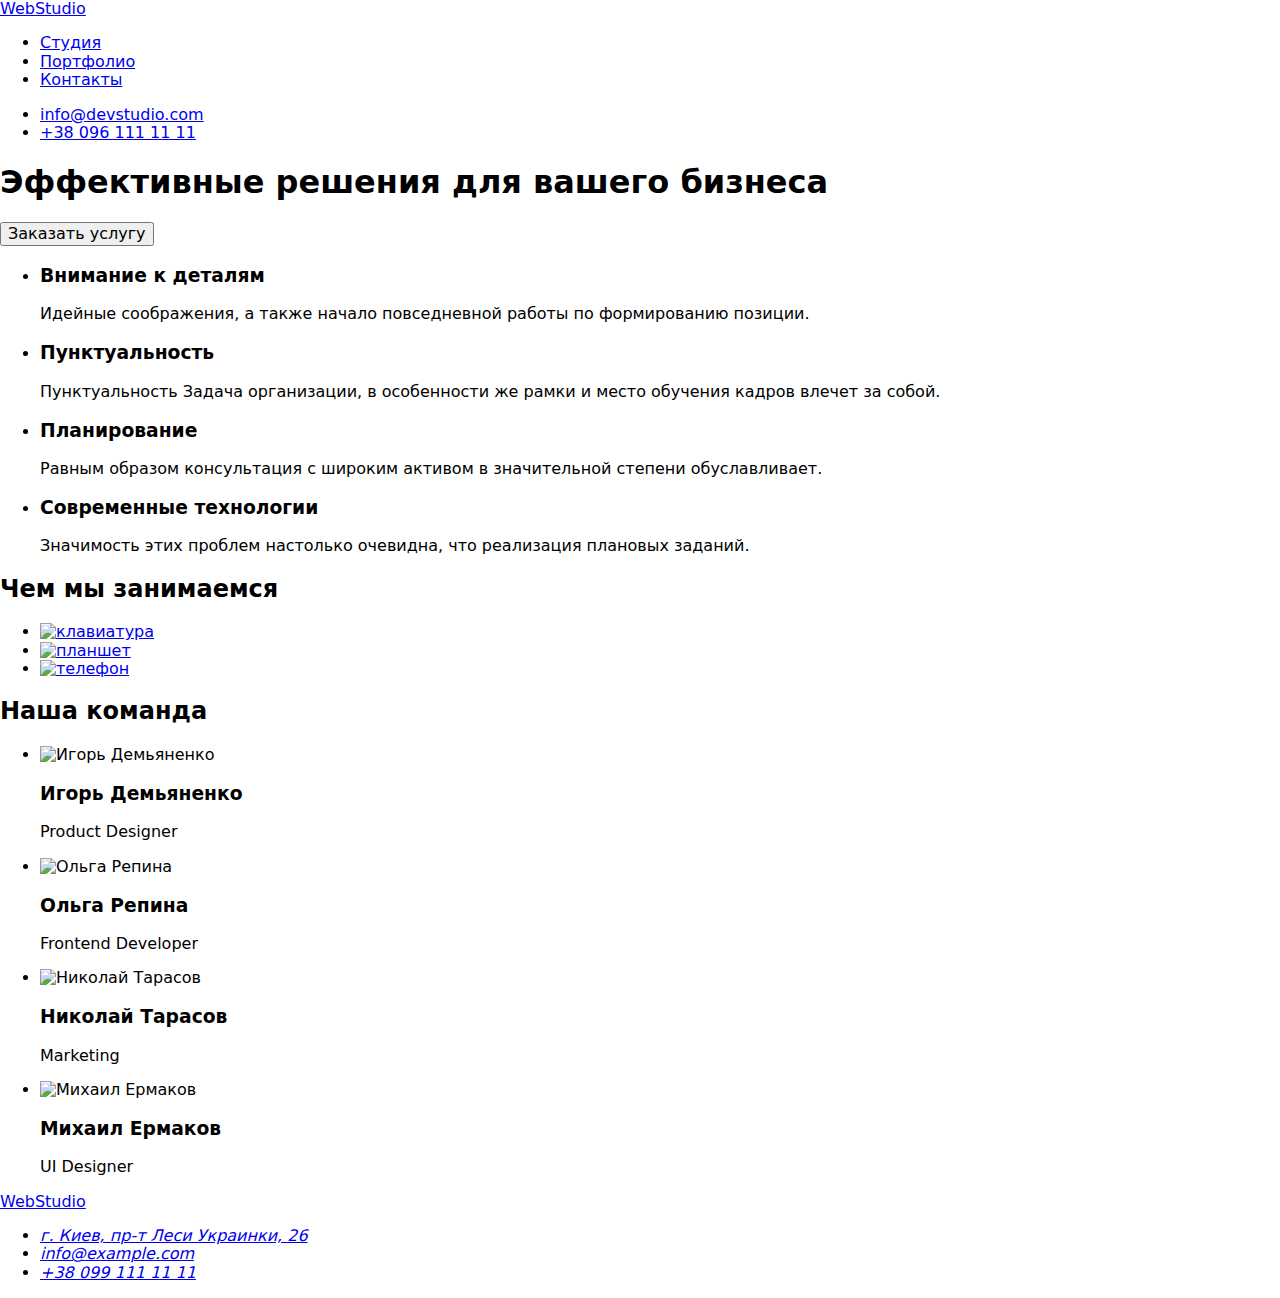
==== index.html @ 869d0857 "Add files via upload" ====
<!DOCTYPE html>
<html lang="ru">

<head>
    <meta charset="UTF-8" />
    <meta http-equiv="X-UA-Compatible" content="IE=edge" />
    <meta name="viewport" content="width=device-width, initial-scale=1.0" />
    <title>GOIT-MARKUP-HW-03</title>
    
    <!--Шрифти-->
    <link rel="preconnect" href="https://fonts.googleapis.com">
    <link rel="preconnect" href="https://fonts.gstatic.com" crossorigin>
    <link
        href="https://fonts.googleapis.com/css2?family=Raleway:wght@700&family=Roboto:wght@400;500;700;900&display=swap"
        rel="stylesheet">
        <!--normalize styles start-->
        <link rel="stylesheet" href="https://cdn.jsdelivr.net/npm/modern-normalize@1.1.0/modern-normalize.min.css">
        <!--normalize styles end-->
        <!--Стили файла index.html-->
    <link rel="stylesheet" href="./CSS/styles.css">    
</head>

<body>
    
    <header class="header">
            <div class="container top">
            <nav class="navilist">
                    <a class="logo" href="index.html"><span>Web</span>Studio</a>
                <ul class="list-a">
                    <li class="list"><a class="current header-link" href="index.html">Студия</a></li>
                    <li class="list"><a class="header-link" href="portfolio.html">Портфолио</a></li>
                    <li class="list"><a class="header-link" href="contakt">Контакты</a></li>
                </ul>
        </nav> 
        <ul class="nav">
            <li class="list-contact list"><a class="contact-link" href="mailto:info@devstudio.com">info@devstudio.com</a>
            </li>
            <li class="list-contact list"><a class="contact-link" href="tel:+380961111111">+38 096 111 11 11</a>
            </li>
        </ul>
                
        </div>
    </header> 
        
        <main>
            <section class="header-block">
            <div class="container">
                <h1 class="block">
                Эффективные решения для вашего бизнеса
            </h1>
            <button class="header-button" type="button">Заказать услугу</button>
            </div>
        </section> 
        
        <section class="section">
        <div class="container">
            <h2 hidden>Наши задачи</h2>
            <ul class="detali about-text">
                <li class="title-list">
                    <h3 class="about-title">Внимание к деталям</h3>
                    <p class="about-list">
                        Идейные соображения, а также начало повседневной работы по
                        формированию позиции.
                    </p>
                </li>
                <li class="title-list">
                    <h3 class="about-title">Пунктуальность</h3>
                    <p class="about-list">
                        Пунктуальность Задача организации, в особенности же рамки и место
                        обучения кадров влечет за собой.
                    </p>
                </li>
                <li class="title-list">
                    <h3 class="about-title">Планирование</h3>
                    <p class="about-list">
                        Равным образом консультация с широким активом в значительной
                        степени обуславливает.
                    </p>
                </li>
                <li class="title-list">
                    <h3 class="about-title">Современные технологии</h3>
                    <p class="about-list">
                        Значимость этих проблем настолько очевидна, что реализация
                        плановых заданий.
                    </p>
                </li>
            </ul>
        </div>
        </section>
        
        <section class="section innert">
            <div class="container">
            <h2 class="about">Чем мы занимаемся</h2>
            <ul class="about-a">
                <li class="about-a">
                    <a href="./imeges/img1.jpg"><img src="./imeges/img1.jpg" alt="клавиатура" width="370"
                            height="294" /></a>
                </li>
                <li class="about-a">
                    <a href="./imeges/img2(1).jpg"><img src="./imeges/img2(1).jpg" alt="планшет" width="370"
                            height="294" /></a>
                </li>
                <li class="about-a">
                    <a href="./imeges/img3.jpg"><img src="./imeges/img3.jpg" alt="телефон" width="370"
                            height="294" /></a>
                </li>
            </ul>
            </div>
        </section>
        
        <section class="section comanda">
            <div class="container">
                
                    <h2 class="about">Наша команда</h2>
                    <ul class="card">
                        <li class="team-itt">
                    <img src="./imeges/img4(1).jpg" alt="Игорь Демьяненко" width="270" height="260" />
                    <div class="team-cardi">
                        <h3 class="title">Игорь Демьяненко</h3>
                    <p class="title-title" lang="en">Product Designer</p>
                    </div>
                        </li>
                        <li class="team-itt">
                        <img src="./imeges/img5(1).jpg" alt="Ольга Репина" width="270" height="260" />    
                    <div class="team-cardi">
                    <h3 class="title">Ольга Репина</h3>
                    <p class="title-title" lang="en">Frontend Developer</p></div>
                        </li>
                        <li class="team-itt">
                    <img src="./imeges/img6(1).jpg" alt="Николай Тарасов" width="270" height="260" />
                    <div class="team-cardi">
                        <h3 class="title">Николай Тарасов</h3>
                    <p class="title-title" lang="en">Marketing</p></div>
                        </li>
                        <li class="team-itt">
                    <img src="./imeges/img7(1).jpg" alt="Михаил Ермаков" width="270" height="260" />
                    <div class="team-cardi">
                        <h3 class="title">Михаил Ермаков</h3>
                    <p class="title-title" lang="en">UI Designer</p></div>
                        </li>
                    </ul>
                
            </div>
        </section>
    </main>
    <footer class="footer">
        <div class="container">
        <a class="footer-logo" href="index.html"><span>Web</span>Studio</a>
        
        <address class="foott">
            <ul>
                <li class="addres"><a class="footer-addres foot" href="https://goo.gl/maps/piqngm7oDQpEDh6u6" target="_blank"
                        rel="noopener nofollow noreferrer">г. Киев, пр-т Леси Украинки, 26</a></li>
                <li class="addres">
                    <a class="contakt-link foot" href="mailto:info@example.com">info@example.com</a>
                </li>
                <li class="addres">
                    <a class="contakt-link foot" href="tel:+380991111111">+38 099 111 11 11</a>
                </li>
            </ul>
        </address>
        </div>
    </footer>
</body>

</html>
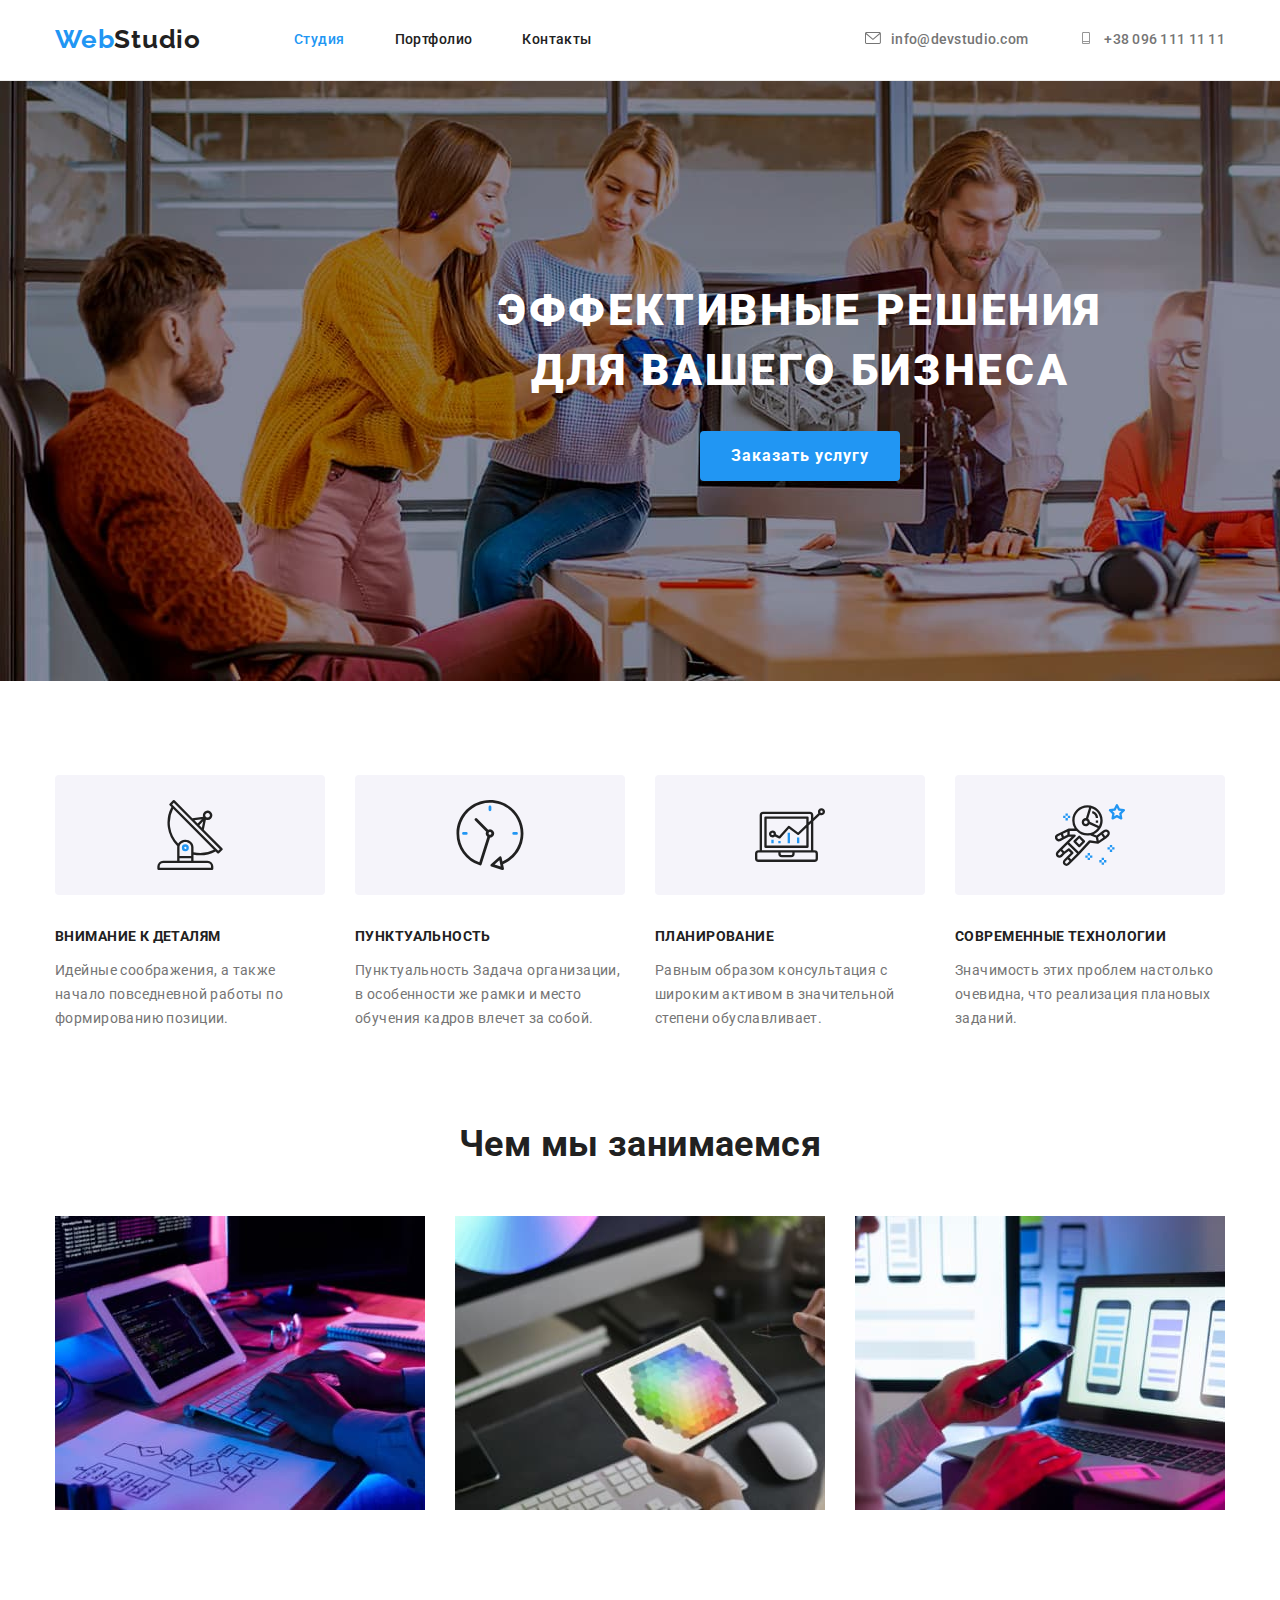
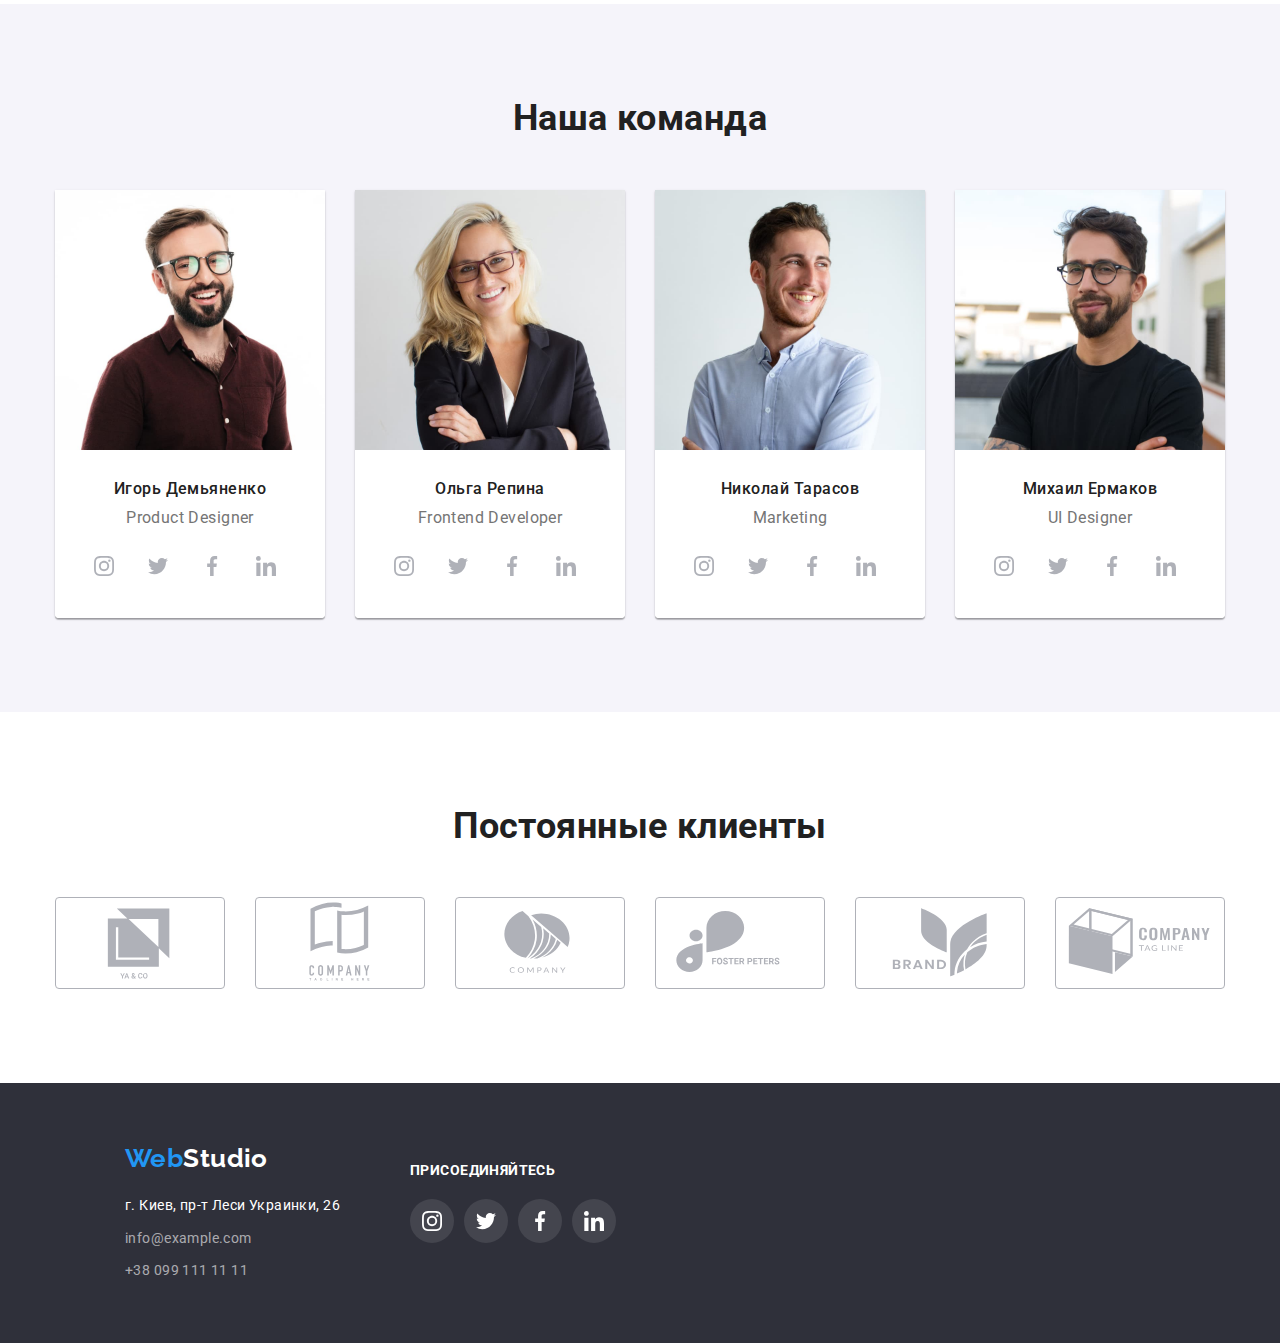
==== commit 4bd5991f: "работа" ====
--- a/index.html
+++ b/index.html
@@ -33,9 +33,12 @@
                 </ul>
         </nav> 
         <ul class="nav">
-            <li class="list-contact list"><a class="contact-link" href="mailto:info@devstudio.com">info@devstudio.com</a>
-            </li>
-            <li class="list-contact list"><a class="contact-link" href="tel:+380961111111">+38 096 111 11 11</a>
+            <li class="list-contact list"><a class="contact-link" href="mailto:info@devstudio.com"><svg class="meil" width="16" height="12">
+                <use href="./imeges/icons.svg#icon-emeill"></use>
+            </svg>info@devstudio.com</a>
+            </li>
+            <li class="list-contact list"><a class="contact-link" href="tel:+380961111111"><svg class="meil" width="16" height="12">
+                <use href="./imeges/icons.svg#icon-phone"></use></svg>+38 096 111 11 11</a>
             </li>
         </ul>
                 
@@ -43,7 +46,7 @@
     </header> 
         
         <main>
-            <section class="header-block">
+            <section class="header-block box">
             <div class="container">
                 <h1 class="block">
                 Эффективные решения для вашего бизнеса
@@ -57,6 +60,12 @@
             <h2 hidden>Наши задачи</h2>
             <ul class="detali about-text">
                 <li class="title-list">
+                    <div class="feature">
+                        <svg width="70" height="70">
+                        <use href="./imeges/icons.svg#icon-antenna"></use>
+                    </svg>
+                    </div>
+                    
                     <h3 class="about-title">Внимание к деталям</h3>
                     <p class="about-list">
                         Идейные соображения, а также начало повседневной работы по
@@ -64,6 +73,12 @@
                     </p>
                 </li>
                 <li class="title-list">
+                    <div class="feature">
+                        <svg width="70" height="70">
+                        <use href="./imeges/icons.svg#icon-clock"></use>
+                    </svg>
+                    </div>
+                    
                     <h3 class="about-title">Пунктуальность</h3>
                     <p class="about-list">
                         Пунктуальность Задача организации, в особенности же рамки и место
@@ -71,6 +86,12 @@
                     </p>
                 </li>
                 <li class="title-list">
+                    <div class="feature">
+                        <svg width="70" height="70">
+                        <use href="./imeges/icons.svg#icon-diagram"></use>
+                    </svg>
+                    </div>
+                    
                     <h3 class="about-title">Планирование</h3>
                     <p class="about-list">
                         Равным образом консультация с широким активом в значительной
@@ -78,6 +99,12 @@
                     </p>
                 </li>
                 <li class="title-list">
+                    <div class="feature">
+                        <svg width="70" height="70">
+                        <use href="./imeges/icons.svg#icon-astronaut"></use>
+                    </svg>
+                    </div>
+                    
                     <h3 class="about-title">Современные технологии</h3>
                     <p class="about-list">
                         Значимость этих проблем настолько очевидна, что реализация
@@ -118,34 +145,275 @@
                     <div class="team-cardi">
                         <h3 class="title">Игорь Демьяненко</h3>
                     <p class="title-title" lang="en">Product Designer</p>
+                    <ul class="media">
+                        <li class="media-list">
+                            <a class="sicial-media-linc"
+                    href="" 
+                    target="_blank"
+                    rel="noopener noreferrer"
+                    aria-label="instagram"> 
+                        <svg class="sicial-media-icon" width="20" height="20">
+                            <use href="./imeges/icons.svg#icon-instagram"></use>
+                        </svg>
+                    </a>
+                        </li>
+                        <li class="media-list">
+                    <a class="sicial-media-linc" 
+                    href="" 
+                    target="_blank" 
+                    rel="noopener noreferrer" 
+                    aria-label="twitter">
+                        <svg class="sicial-media-icon" width="20" height="20">
+                            <use href="./imeges/icons.svg#icon-twitter"></use>
+                        </svg>
+                    </a>
+                        </li>
+                        <li class="media-list">
+                    <a class="sicial-media-linc" 
+                    href="" 
+                    target="_blank" 
+                    rel="noopener noreferrer" 
+                    aria-label="facebook">
+                        <svg class="sicial-media-icon" width="20" height="20">
+                            <use href="./imeges/icons.svg#icon-facebook"></use>
+                        </svg>
+                    </a>
+                        </li>
+                        <li class="media-list">
+                    <a class="sicial-media-linc" 
+                    href="" 
+                    target="_blank" 
+                    rel="noopener noreferrer" 
+                    aria-label="linkedin">
+                        <svg class="sicial-media-icon" width="20" height="20">
+                            <use href="./imeges/icons.svg#icon-linkedin"></use>
+                        </svg>
+                    </a>
+                        </li>
+                    </ul>
                     </div>
                         </li>
                         <li class="team-itt">
                         <img src="./imeges/img5(1).jpg" alt="Ольга Репина" width="270" height="260" />    
                     <div class="team-cardi">
                     <h3 class="title">Ольга Репина</h3>
-                    <p class="title-title" lang="en">Frontend Developer</p></div>
+                    <p class="title-title" lang="en">Frontend Developer</p>
+                    <ul class="media">
+                        <li class="media-list">
+                            <a class="sicial-media-linc" 
+                            href="" 
+                            target="_blank" 
+                            rel="noopener noreferrer" 
+                            aria-label="instagram">
+                                <svg class="sicial-media-icon" width="20" height="20">
+                                    <use href="./imeges/icons.svg#icon-instagram"></use>
+                                </svg>
+                            </a>
+                        </li>
+                        <li class="media-list">
+                            <a class="sicial-media-linc" 
+                            href="" 
+                            target="_blank" 
+                            rel="noopener noreferrer" 
+                            aria-label="twitter">
+                                <svg class="sicial-media-icon" width="20" height="20">
+                                    <use href="./imeges/icons.svg#icon-twitter"></use>
+                                </svg>
+                            </a>
+                        </li>
+                        <li class="media-list">
+                            <a class="sicial-media-linc" 
+                            href="" 
+                            target="_blank" 
+                            rel="noopener noreferrer" 
+                            aria-label="facebook">
+                                <svg class="sicial-media-icon" width="20" height="20">
+                                    <use href="./imeges/icons.svg#icon-facebook"></use>
+                                </svg>
+                            </a>
+                        </li>
+                        <li class="media-list">
+                            <a class="sicial-media-linc" 
+                            href="" 
+                            target="_blank" 
+                            rel="noopener noreferrer" 
+                            aria-label="linkedin">
+                                <svg class="sicial-media-icon" width="20" height="20">
+                                    <use href="./imeges/icons.svg#icon-linkedin"></use>
+                                </svg>
+                            </a>
+                        </li>
+                    </ul>
+                    </div>
                         </li>
                         <li class="team-itt">
                     <img src="./imeges/img6(1).jpg" alt="Николай Тарасов" width="270" height="260" />
                     <div class="team-cardi">
                         <h3 class="title">Николай Тарасов</h3>
-                    <p class="title-title" lang="en">Marketing</p></div>
+                    <p class="title-title" lang="en">Marketing</p>
+                    <ul class="media">
+                        <li class="media-list">
+                            <a class="sicial-media-linc" 
+                            href="" 
+                            target="_blank" 
+                            rel="noopener noreferrer" 
+                            aria-label="instagram">
+                                <svg class="sicial-media-icon" width="20" height="20">
+                                    <use href="./imeges/icons.svg#icon-instagram"></use>
+                                </svg>
+                            </a>
+                        </li>
+                        <li class="media-list">
+                            <a class="sicial-media-linc" 
+                            href="" 
+                            target="_blank" 
+                            rel="noopener noreferrer" 
+                            aria-label="twitter">
+                                <svg class="sicial-media-icon" width="20" height="20">
+                                    <use href="./imeges/icons.svg#icon-twitter"></use>
+                                </svg>
+                            </a>
+                        </li>
+                        <li class="media-list">
+                            <a class="sicial-media-linc" 
+                            href="" 
+                            target="_blank" 
+                            rel="noopener noreferrer" 
+                            aria-label="facebook">
+                                <svg class="sicial-media-icon" width="20" height="20">
+                                    <use href="./imeges/icons.svg#icon-facebook"></use>
+                                </svg>
+                            </a>
+                        </li>
+                        <li class="media-list">
+                            <a class="sicial-media-linc" 
+                            href="" 
+                            target="_blank" 
+                            rel="noopener noreferrer" 
+                            aria-label="linkedin">
+                                <svg class="sicial-media-icon" width="20" height="20">
+                                    <use href="./imeges/icons.svg#icon-linkedin"></use>
+                                </svg>
+                            </a>
+                        </li>
+                    </ul>
+                </div>
                         </li>
                         <li class="team-itt">
                     <img src="./imeges/img7(1).jpg" alt="Михаил Ермаков" width="270" height="260" />
                     <div class="team-cardi">
                         <h3 class="title">Михаил Ермаков</h3>
-                    <p class="title-title" lang="en">UI Designer</p></div>
+                    <p class="title-title" lang="en">UI Designer</p>
+                    <ul class="media">
+                        <li class="media-list">
+                            <a class="sicial-media-linc" href="" target="_blank" rel="noopener noreferrer" aria-label="instagram">
+                                <svg class="sicial-media-icon" width="20" height="20">
+                                    <use href="./imeges/icons.svg#icon-instagram"></use>
+                                </svg>
+                            </a>
+                        </li>
+                        <li class="media-list">
+                            <a class="sicial-media-linc" href="" target="_blank" rel="noopener noreferrer" aria-label="twitter">
+                                <svg class="sicial-media-icon" width="20" height="20">
+                                    <use href="./imeges/icons.svg#icon-twitter"></use>
+                                </svg>
+                            </a>
+                        </li>
+                        <li class="media-list">
+                            <a class="sicial-media-linc" href="" target="_blank" rel="noopener noreferrer" aria-label="facebook">
+                                <svg class="sicial-media-icon" width="20" height="20">
+                                    <use href="./imeges/icons.svg#icon-facebook"></use>
+                                </svg>
+                            </a>
+                        </li>
+                        <li class="media-list">
+                            <a class="sicial-media-linc" href="" target="_blank" rel="noopener noreferrer" aria-label="linkedin">
+                                <svg class="sicial-media-icon" width="20" height="20">
+                                    <use href="./imeges/icons.svg#icon-linkedin"></use>
+                                </svg>
+                            </a>
+                        </li>
+                    </ul>
+                </div>
                         </li>
                     </ul>
                 
             </div>
+            
+        </section>
+        <section class="section">
+            <div class="container">
+                <h2 class="about">Постоянные клиенты</h2>
+                <ul class="client-items">
+                    <li class="client">
+                            <a class="client-list" href=""
+                        target="_blank"
+                    rel="noopener noreferrer"
+                    aria-label="logo">
+                    <svg class="client-icon" width="" height="">
+                        <use href="./imeges/icons.svg#icon-logo"></use>
+                    </svg>
+                </a>
+                    </li>
+                    <li class="client">
+                        <a class="client-list" href=""
+                        target="_blank"
+                    rel="noopener noreferrer"
+                    aria-label="logo-1">
+                    <svg class="client-icon" width="" height="">
+                        <use href="./imeges/icons.svg#icon-logo-1"></use>
+                        </svg>
+                    </a>
+                    </li>
+                    <li class="client">
+                    <a class="client-list" href="" 
+                        target="_blank" 
+                        rel="noopener noreferrer"
+                        aria-label="logo-2">
+                            <svg class="client-icon" width="" height="">
+                                <use href="./imeges/icons.svg#icon-logo-2"></use>
+                            </svg>
+                        </a>
+                    </li>
+                    <li class="client">
+                        <a class="client-list" href="" 
+                        target="_blank" 
+                        rel="noopener noreferrer" 
+                        aria-label="logo-3">
+                            <svg class="client-icon" width="" height="">
+                                <use href="./imeges/icons.svg#icon-logo-3"></use>
+                            </svg>
+                        </a>
+                    </li>
+                    <li class="client">
+                        <a class="client-list" href="" 
+                        target="_blank" 
+                        rel="noopener noreferrer" 
+                        aria-label="logo-4">
+                            <svg class="client-icon" width="" height="">
+                                <use href="./imeges/icons.svg#icon-logo-4"></use>
+                            </svg>
+                        </a>
+                    </li>
+                    <li class="client">
+                        <a class="client-list" href="" 
+                        target="_blank" 
+                        rel="noopener noreferrer" 
+                        aria-label="logo-5">
+                            <svg class="client-icon" width="" height="">
+                                <use href="./imeges/icons.svg#icon-logo-5"></use>
+                            </svg>
+                        </a>
+                    </li>
+                </ul>
+            </div>
+            
         </section>
     </main>
     <footer class="footer">
-        <div class="container">
-        <a class="footer-logo" href="index.html"><span>Web</span>Studio</a>
+        <div class="container line">
+            <div class="fot">
+                <a class="footer-logo" href="index.html"><span>Web</span>Studio</a>
         
         <address class="foott">
             <ul>
@@ -159,6 +427,40 @@
                 </li>
             </ul>
         </address>
+            </div>
+            <div class="fot">
+                <strong class="footer-media">присоединяйтесь</strong>
+        <ul class="media">
+            <li class="media-list">
+                <a class="footer-sicial" href="" target="_blank" rel="noopener noreferrer" aria-label="instagram">
+                    <svg class="footer-media-icon" width="20" height="20">
+                        <use href="./imeges/icons.svg#icon-instagram"></use>
+                    </svg>
+                </a>
+            </li>
+            <li class="media-list">
+                <a class="footer-sicial" href="" target="_blank" rel="noopener noreferrer" aria-label="twitter">
+                    <svg class="footer-media-icon" width="20" height="20">
+                        <use href="./imeges/icons.svg#icon-twitter"></use>
+                    </svg>
+                </a>
+            </li>
+            <li class="media-list">
+                <a class="footer-sicial" href="" target="_blank" rel="noopener noreferrer" aria-label="facebook">
+                    <svg class="footer-media-icon" width="20" height="20">
+                        <use href="./imeges/icons.svg#icon-facebook"></use>
+                    </svg>
+                </a>
+            </li>
+            <li class="media-list">
+                <a class="footer-sicial" href="" target="_blank" rel="noopener noreferrer" aria-label="linkedin">
+                    <svg class="footer-media-icon" width="20" height="20">
+                        <use href="./imeges/icons.svg#icon-linkedin"></use>
+                    </svg>
+                </a>
+            </li>
+        </ul>
+            </div>
         </div>
     </footer>
 </body>
--- a/CSS/styles.css
+++ b/CSS/styles.css
@@ -0,0 +1,837 @@
+*,
+*::before,
+*::after {
+box-sizing: border-box;
+}
+
+:root {
+    --black-text: #212121;
+    --grey-text: #757575;
+    --grey-bg: #F5F4FA;
+    --white: #ffffff;
+    --blue: #2196f3;
+    --bluedark: #188CE8;
+    --black-bg: #2F303A;
+    --crem: #EEEEEE;
+    --crem-grey: #E5E5E5;
+    --grey: #ECECEC;
+    --grey-blue: #AFB1B8;
+    --items:3;
+    --indent:30px;
+}
+
+body {
+    background-color: var(--white);
+    font-family: 'Roboto', sans-serif;
+    font-size: 14px;
+    color: var(--grey-text);
+    line-height: 1.14;
+    letter-spacing: 0.03em;
+
+}
+h1,
+h2,
+h3,
+h4,
+p{
+    margin: 0px;
+
+}
+ul{
+    list-style: none;
+    padding-left: 0;
+    margin: 0;
+}
+
+span {
+    color: var(--blue);
+}
+
+ul {
+    list-style-type: none;
+    margin: 0px;
+    padding: 0px;
+}
+
+img{
+    display: block;
+    max-width: 100%;
+    height: auto;
+}
+a {
+    text-decoration: none;
+} 
+address{
+    font-style: normal;
+        /* or */
+    font-style: inherit;
+}
+
+.container{
+width: 1200px;
+padding-left: 15px;
+padding-right: 15px;
+
+margin-left: auto;
+margin-right: auto;
+}
+
+
+.header-block {
+max-width: 1600px;
+padding-top: 200px;
+padding-bottom: 200px;
+color: var(--white);
+
+}
+.header{
+display: flex;
+display: inline-block;
+border-bottom: 1px solid var(--grey);
+
+}
+.box{
+    
+min-width: 1600px;
+    height: 600px;
+    background-size: cover;
+    background-repeat: no-repeat;
+    background-position: center;
+    margin-left: auto;
+margin-right: auto;
+background-color: var(--black-bg);
+background-image: 
+url(../imeges/fon/Img.jpg);
+
+}
+    
+
+/** Styles icons */
+.feature{
+    display: flex;
+    justify-content: center;
+    align-items: center;
+    margin-bottom: 30px;
+    border-radius: 4px ;
+width: 270px;
+height: 120px;
+background-color: var(--grey-bg);
+}
+
+
+.meil{
+    
+    margin-right: 10px;
+}
+.meil{
+    --color4:var(--grey-text)
+}
+.meil:hover,
+.meil:focus{
+    --color4:var(--blue);
+}
+
+.media{
+    display: flex;
+    justify-content: center;
+}
+.media-list{
+    margin-right: 10px;
+}
+.sicial-media-linc:hover .sicial-media-icon,
+.sicial-media-linc:focus .sicial-media-icon{
+fill: var(--white);
+}
+
+.sicial-media-linc:hover,
+.sicial-media-linc:focus{
+    fill: var(--white);
+}
+.sicial-media-icon{
+    fill: currentColor;
+}
+
+
+
+.sicial-media-linc{
+    display: flex;
+    align-items: center;
+    justify-content: center;
+    width: 44px;
+    height: 44px;
+    color: var(--grey-blue);
+    
+    border-radius: 50%;
+}
+.sicial-media-linc:hover,
+.sicial-media-linc:focus{
+    background-color: var(--blue);
+}
+.client-list{
+fill: var(--blue);
+    box-sizing: border-box;
+    border: 1px solid var(--grey-blue);
+    border-radius: 4px;
+}
+.client-list:hover .client-icon,
+.client-list:focus .client-icon{
+    fill: var(--blue);
+}
+
+
+
+.client-icon{
+    --color1:var(--grey-blue);
+
+}
+.client-icon:hover,
+.client-icon:focus{
+    --color1:var(--blue);
+}
+
+
+
+.client-items{
+    display: flex;
+    
+    width: 170px;
+    height: 92px;
+margin-top: 50px;
+    
+}
+.client{
+
+    fill: var(--grey-blue);
+}
+.client:not(:last-child){
+    margin-right: 30px;
+}
+.client-list{
+    background-color: var(--white);
+    display: inline-block;
+    width: 170px;
+    height: 92px;
+    color: var(--blue);
+}
+
+.client-list:hover .client-icon,
+.client-list:focus .client-icon{
+    fill: var(--blue);
+}
+.client-list:hover,
+.client-list:focus{
+color: var(--blue);
+border-color: var(--blue);
+}
+
+.footer-media{
+    font-family: "Roboto";
+    font-style: normal;
+    font-weight: 700;
+    font-size: 14px;
+    line-height: 1.14;
+    letter-spacing: 0.03em;
+    text-transform: uppercase;
+    color: var(--white);
+}
+.footer-media{
+    display: flex;
+    margin-top: 20px;
+    margin-bottom: 20px;
+
+}
+
+.footer-media-icon{
+    fill: var(--white);
+    
+}
+.footer-sicial{
+    display: flex;
+        align-items: center;
+        justify-content: center;
+        color: var(--white);
+        border-radius: 50%;
+        width: 44px;
+        height: 44px;
+        background-color: rgba(255, 255, 255, 0.1);;
+}
+.footer-sicial:hover,
+.footer-sicial:focus{
+    background-color: var(--blue);
+}
+
+.footer-sicial:hover,
+.footer-sicial:focus{
+    fill: currentColor;
+}
+.footer-sicial:hover .footer-media-icon,
+.footer-sicial:focus .footer-media-icon{
+    fill: var(--white);
+
+}
+.fot{
+    display:inline-block;
+    margin-left: 70px;
+    
+    
+}
+.line{
+    display: flex;
+}
+
+
+.top{
+    display: inline-flex;
+    justify-content: space-between;
+}
+.navilist{
+display: flex;
+    align-items: center;
+}
+
+.nav{
+display: flex;
+align-items: center; 
+}
+
+.list-a{
+    display: flex;
+    
+}
+
+
+.ul{
+
+margin-right: 50px;
+}
+.list{
+    
+    align-items: center;
+        margin-right: 50px;
+}
+
+.list:last-child{
+    margin-right: 0px;
+}
+.header-link:hover,
+.header-link:focus {
+    color: var(--blue)
+}
+
+.logo {
+    font-family: 'Raleway';
+    font-style: normal;
+    font-weight: 700;
+    font-size: 26px;
+    line-height: 1.2;
+    letter-spacing: 0.03em;
+    color: var(--black-text);
+    
+    margin-right: 93px;
+}
+.header-link{
+    display:inline-block;
+    align-items: center;
+    color: var(--black-text);
+}
+
+.header-link:last-child {
+    
+    margin-right: 0px;
+}
+
+.contact-link {
+    display: inline-block;
+    font-family: Roboto;
+    font-style: normal;
+    font-weight: 500;
+    font-size: 14px;
+    line-height: 1.14;
+    letter-spacing: 0.02em;
+    text-align: left;
+    /* info@devstudio.com */
+    color: var(--grey-text);
+
+    
+}
+
+.contact-link:hover,
+.contact-link:focus {
+    color: var(--blue);
+
+}
+
+.portfolio-button:hover,
+.portfolio-button:focus {
+    color: var(--white);
+    background-color: var(--bluedark);
+}
+
+
+.button-list:hover,
+.button-list:focus {
+    color: var(--white);
+    background-color: var(--blue);
+
+}
+
+.button-list-a:hover,
+.button-list-a:focus {
+    color: var(--white);
+    background-color: var(--blue);
+}
+
+.button-list-b:hover,
+.button-list-b:focus {
+    color: var(--white);
+    background-color: var(--blue);
+}
+
+.button-list-c:hover,
+.button-list-c:focus {
+    color: var(--white);
+    background-color: var(--blue);
+
+}
+
+.header-link:hover,
+.header-link:focus {
+    color: var(--blue);
+}
+
+.current,
+.curent:hover,
+.curent:focus {
+    color: var(--black-text);
+    color: var(--blue);
+
+}
+
+.header {
+    padding-top: 24px;
+    padding-bottom: 25px;
+    
+    display: flex;
+    align-items: center;
+    font-weight: 500;
+
+}
+
+
+.section{
+    padding-top: 94px;
+    padding-bottom: 94px;
+}
+.block {
+
+    font-family: "Roboto";
+    font-style: normal;
+    text-align: center;
+    font-weight: 900;
+    font-size: 44px;
+    line-height: 1.36;
+    text-transform: uppercase;
+    letter-spacing: 0.06em;
+
+    width: 696px;
+    
+    margin: 0px auto;
+
+}
+
+
+.portfolio-list {
+    font-family: "Roboto";
+    position: absolute;
+    font-style: normal;
+    font-weight: 900;
+    font-size: 44px;
+    line-height: 1.36;
+    text-align: center;
+    letter-spacing: 0.06em;
+    text-transform: uppercase;
+}
+
+.portfolio-title {
+    font-family: "Roboto";
+    font-style: normal;
+    font-weight: 700;
+    font-size: 18px;
+    line-height: 2;
+    
+    margin-bottom: 4px;
+    letter-spacing: 0.06em;
+    color: var(--black-text);
+}
+
+.teksting {
+    font-size: 16px;
+    font-weight: 1.87;
+    color: var(--grey-text);
+    
+}
+
+.title-list{
+    display: inline-block;
+width: 270px;
+
+margin-right: 30px;
+}
+.title-list:last-child{
+    margin-right: 0px;
+}
+
+.about-text{
+display: flex;
+align-content: stretch;
+justify-content: space-evenly;
+
+}
+
+.innert{
+    padding-top: 0;
+}
+.title {
+    font-family: "Roboto";
+    font-weight: 500;
+    text-align: center;
+    margin-bottom: 10px;
+    font-size: 16px;
+    line-height: 1.18;
+    letter-spacing: 0.03em;
+    color: var(--black-text);
+}
+
+.title-title {
+    font-size: 16px;
+    line-height: 1.18;
+    text-align: center;
+    margin-bottom: 16px;
+}
+
+.header-button {
+    display: block;
+    margin-left: auto;
+    margin-right: auto;
+    display: flex;
+    align-items: center;
+    width: 200px;
+    height: 50px;
+    justify-content: center;
+    margin-top: 30px;
+
+    text-align: center;
+    font-family: "Roboto";
+    font-style: normal;
+    font-weight: 700;
+    font-size: 16px;
+    line-height: 1.88;
+    border-radius: 4px;
+    border: 0px;
+    letter-spacing: 0.06em;
+    background-color: var(--blue);
+    color: var(--white);
+
+}
+
+.portfolio-button {
+    width: 73px;
+    height: 38px;
+    left: 495px;
+    margin-right: 8px;
+    background-color: var(--blue);
+    box-shadow: 0px 3px 1px rgba(0, 0, 0, 0.1), 0px 1px 2px rgba(0, 0, 0, 0.08), 0px 2px 2px rgba(0, 0, 0, 0.12);
+    border-radius: 4px;
+    border: 0px;
+    font-family: "Roboto";
+    font-style: normal;
+    font-weight: 500;
+    font-size: 16px;
+    line-height: 1.6;
+    color: var(--white);
+}
+
+
+.about-a{
+    
+    display: flex;
+    justify-content: space-between;
+    
+}
+.about-a:nth-child(-n+3) {
+    
+    margin-right: 0;
+}
+
+.about {
+    
+    font-family: "Roboto";
+    font-style: normal;
+    font-weight: 700;
+    font-size: 36px;
+    line-height: 1.16;
+    color: var(--black-text);
+margin-bottom: 50px;
+
+}
+
+.about-title {
+    color: var(--black-text);
+    text-transform: uppercase;
+    font-size: 14px;
+    line-height: 1.7;
+    font-weight: 700;
+    margin-bottom: 10px;
+}
+
+.about-list {
+    font-family: "Roboto";
+    font-style: normal;
+    font-weight: 400;
+    line-height: 1.7;
+    margin: 0px;
+}
+.group{
+    display: flex;
+    justify-content: center;
+    align-items: center;
+    margin-right: 8px;
+margin-bottom: 50px;
+
+}
+
+.text{
+    color: var(--white);
+}
+
+.button-list {
+    font-family: Roboto;
+    font-style: normal;
+    font-size: 16px;
+    font-weight: 500;
+    line-height: 1.6;
+    letter-spacing: 0.03em;
+    border: 0px;
+    padding: 6px 22px;
+margin-right: 8px;
+}
+
+.button-list-a {
+
+    border-radius: 4px;
+    font-family: "Roboto";
+    font-style: normal;
+    font-weight: 500;
+    font-size: 16px;
+    line-height: 1.6;
+    border: 0px;
+    padding: 6px 22px;
+    margin-right: 8px;
+    background: var(--grey-bg);
+}
+
+.button-list-b {
+
+    border-radius: 4px;
+    background: var(--grey-bg);
+    border: 0px;
+    font-family: "Roboto";
+    font-style: normal;
+    font-weight: 500;
+    font-size: 16px;
+    line-height: 1.6;
+    letter-spacing: 0.03em;
+    color: var(--black-text);
+    padding: 6px 22px;
+    margin-right: 8px;
+}
+
+.button-list-c {
+
+    border-radius: 4px;
+    background: var(--grey-bg);
+    border-radius: 4px;
+    border: 0px;
+    padding: 6px 22px;
+    margin-right: 8px;
+    font-family: "Roboto";
+    font-style: normal;
+    font-weight: 500;
+    font-size: 16px;
+    line-height: 1.6;
+    letter-spacing: 0.03em;
+    color: var(--black-text);
+}
+
+
+.portfolio-button:hover,
+.portfolio-button:focus {
+    background-color: var(--blue);
+    color: var(--white);
+}
+
+
+.header-button:hover,
+.header-button:focus {
+    background-color: var(--bluedark);
+
+}
+.team-card{ 
+    padding-top: 20px;  
+    padding-left: 24px;
+    padding-bottom: 24px;
+    border-left: 1px solid var(--crem-grey);
+    border-right: 1px solid var(--crem-grey);
+    border-bottom: 1px solid var(--crem-grey);
+}
+.picture{
+    background: var(--white);
+    border-bottom: 1px solid var(--crem);
+    /* box-shadow: 0px 1px 1px rgba(0, 0, 0, 0.12), 0px 4px 4px 4px rgba(0, 0, 0, 0.06), 1px 4px 6px rgba(0, 0, 0, 0.16); */
+}
+.picture:hover,
+.picture:focus{
+    box-shadow: var(--grey-text);
+    
+}
+.team-it{
+    background: var(--white);
+    box-sizing: border-box;
+    border: 1px;
+}
+
+
+.card-set{
+    display: flex;
+    flex-wrap: wrap;
+    justify-content: center;
+    margin: calc( - 1 * var(--indent) / 2);
+}
+.card-set-items{
+    flex-basis:calc((100% - var(--indent) * var(--items)) / var(--items)) ;
+    margin: calc(var(--indent) / 2);
+}
+.card-set-items:nth-child(-n+3){
+    margin-top: 0;
+}
+.card-set-items:nth-child(3n){
+    margin-right: 0;
+    
+}
+.card-set-items:nth-child(3n + 1){
+    margin-left: 0; 
+}
+
+.card-set-items:nth-child(n + 6){
+    margin-bottom: 0;
+}
+.filter{
+    margin-bottom: 20px;
+}
+
+.team-itt{
+
+display: inline-block;
+margin-right: 30px;
+
+background-color: var(--white);
+
+box-shadow: 0px 1px 3px rgba(0, 0, 0, 0.12), 0px 1px 1px rgba(0, 0, 0, 0.14), 0px 2px 1px rgba(0, 0, 0, 0.2);
+border-radius: 0px 0px 4px 4px;
+
+}
+
+.team-itt:last-child{
+    margin-right: 0px;
+}
+
+.card{
+    display: flex;
+    justify-content: center;
+}
+.card:nth-child(-n+4) {
+    
+    margin-right: 0px
+}
+.section.comanda{
+    background-color: var(--grey-bg);
+}
+
+.about{
+    text-align: center;
+    
+} 
+
+.team-cardi:nth-child(-n+4) {
+    margin-left: 0;
+}
+
+.team-cardi{
+        padding-top: 30px;
+        padding-bottom: 30px;
+        
+
+    border-radius: 0px 0px 4px 4px;
+    background-color: var(--white);
+}
+
+
+
+
+.foott{
+
+margin-top: 20px;
+}
+
+.contakt-link{
+margin-bottom: 9px;
+margin-top: 9px; 
+
+}
+
+.footer {
+    background-color: var(--black-bg);
+    /* max-width: 1600px;
+    margin-left: auto;
+    margin-right: auto; */
+    padding-top: 60px;
+    padding-bottom: 60px;
+    
+}
+
+.addres{
+    margin-top: 9px;
+
+}
+.addres:last-child{
+    margin-bottom: 0px;
+}
+.footer-logo {
+    color: var(--white);
+    font-family: 'Raleway';
+    font-style: normal;
+    font-weight: 700;
+    font-size: 26px;
+    line-height: 1.17;
+    margin-bottom: 20px;
+}
+
+.footer-addres {
+    font-family: "Roboto";
+    font-style: normal;
+    font-weight: 400;
+    font-size: 14px;
+    line-height: 1.7;
+    color: var(--white);
+    margin-bottom: 9px;
+}
+
+
+.contakt-link {
+    font-family: "Roboto";
+    font-style: normal;
+    font-weight: 400;
+    font-size: 14px;
+    line-height: 1.7;
+    color: rgba(255, 255, 255, 0.6);
+}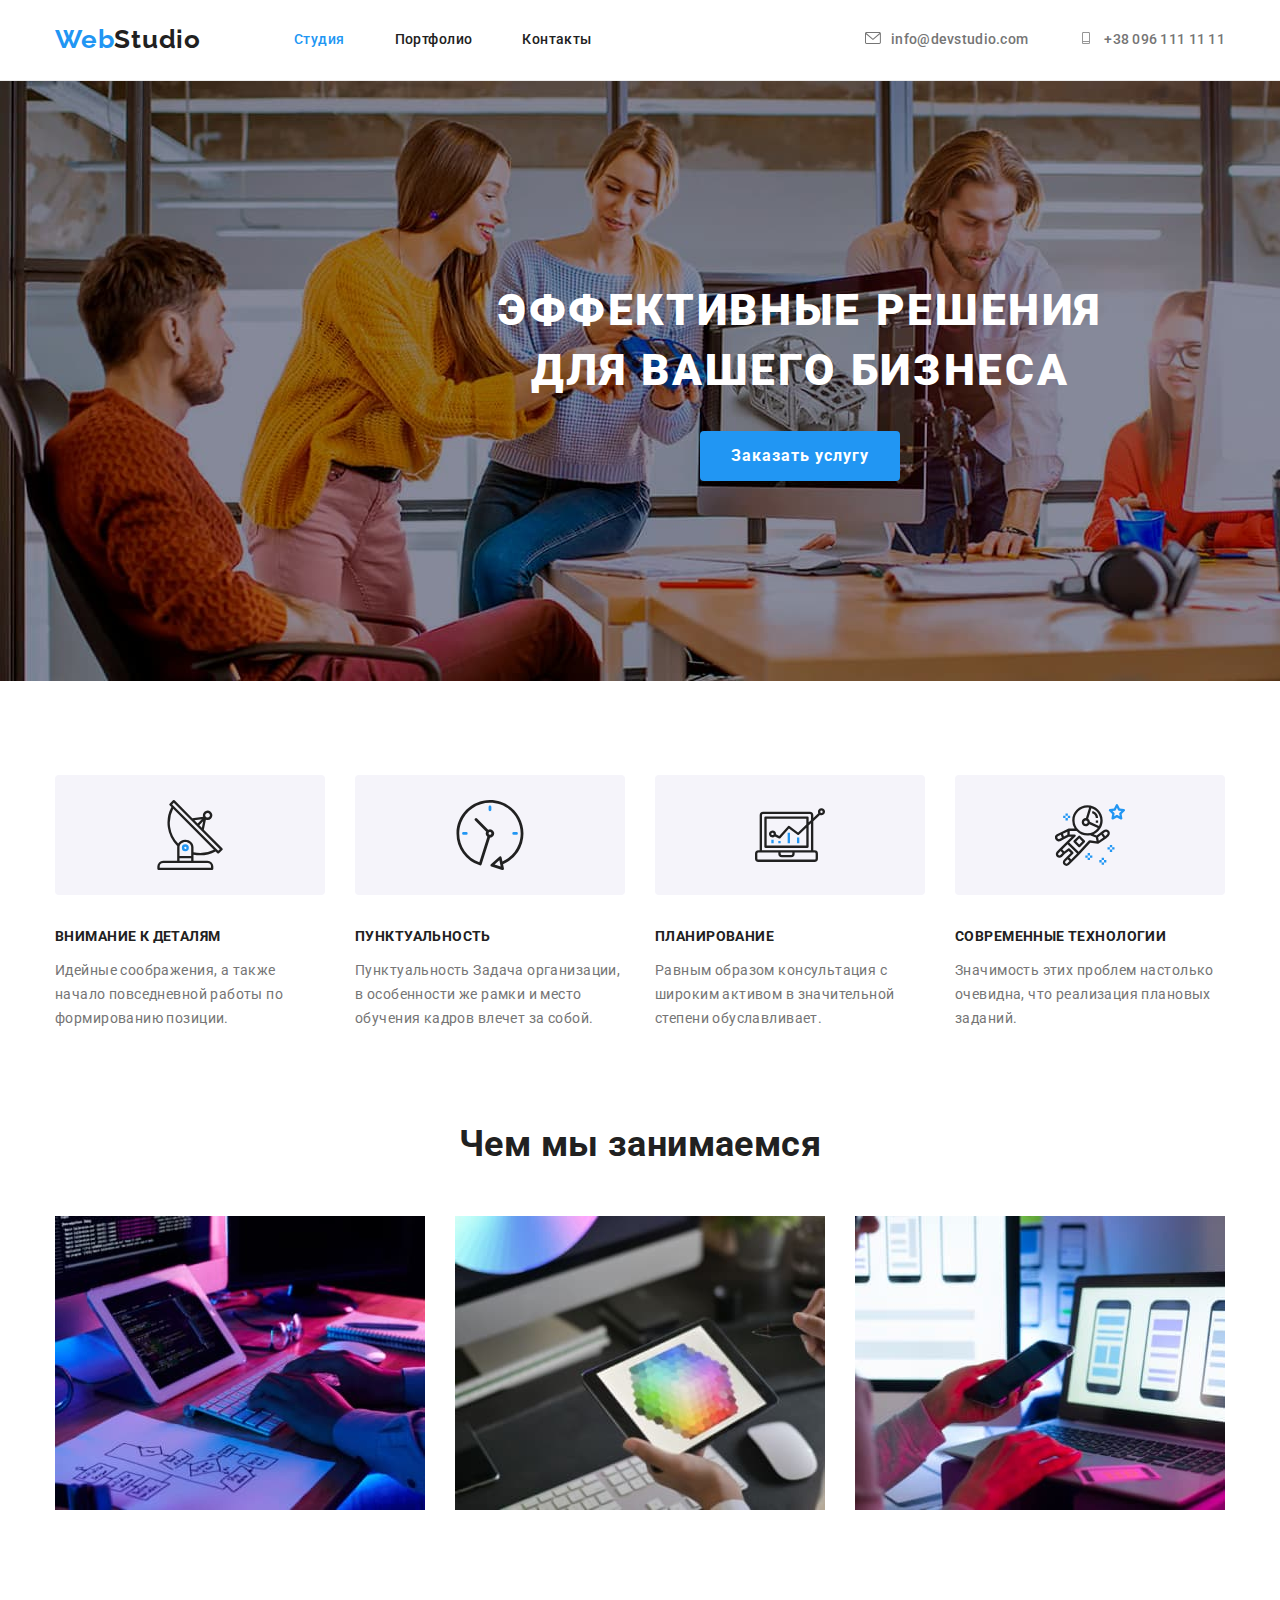
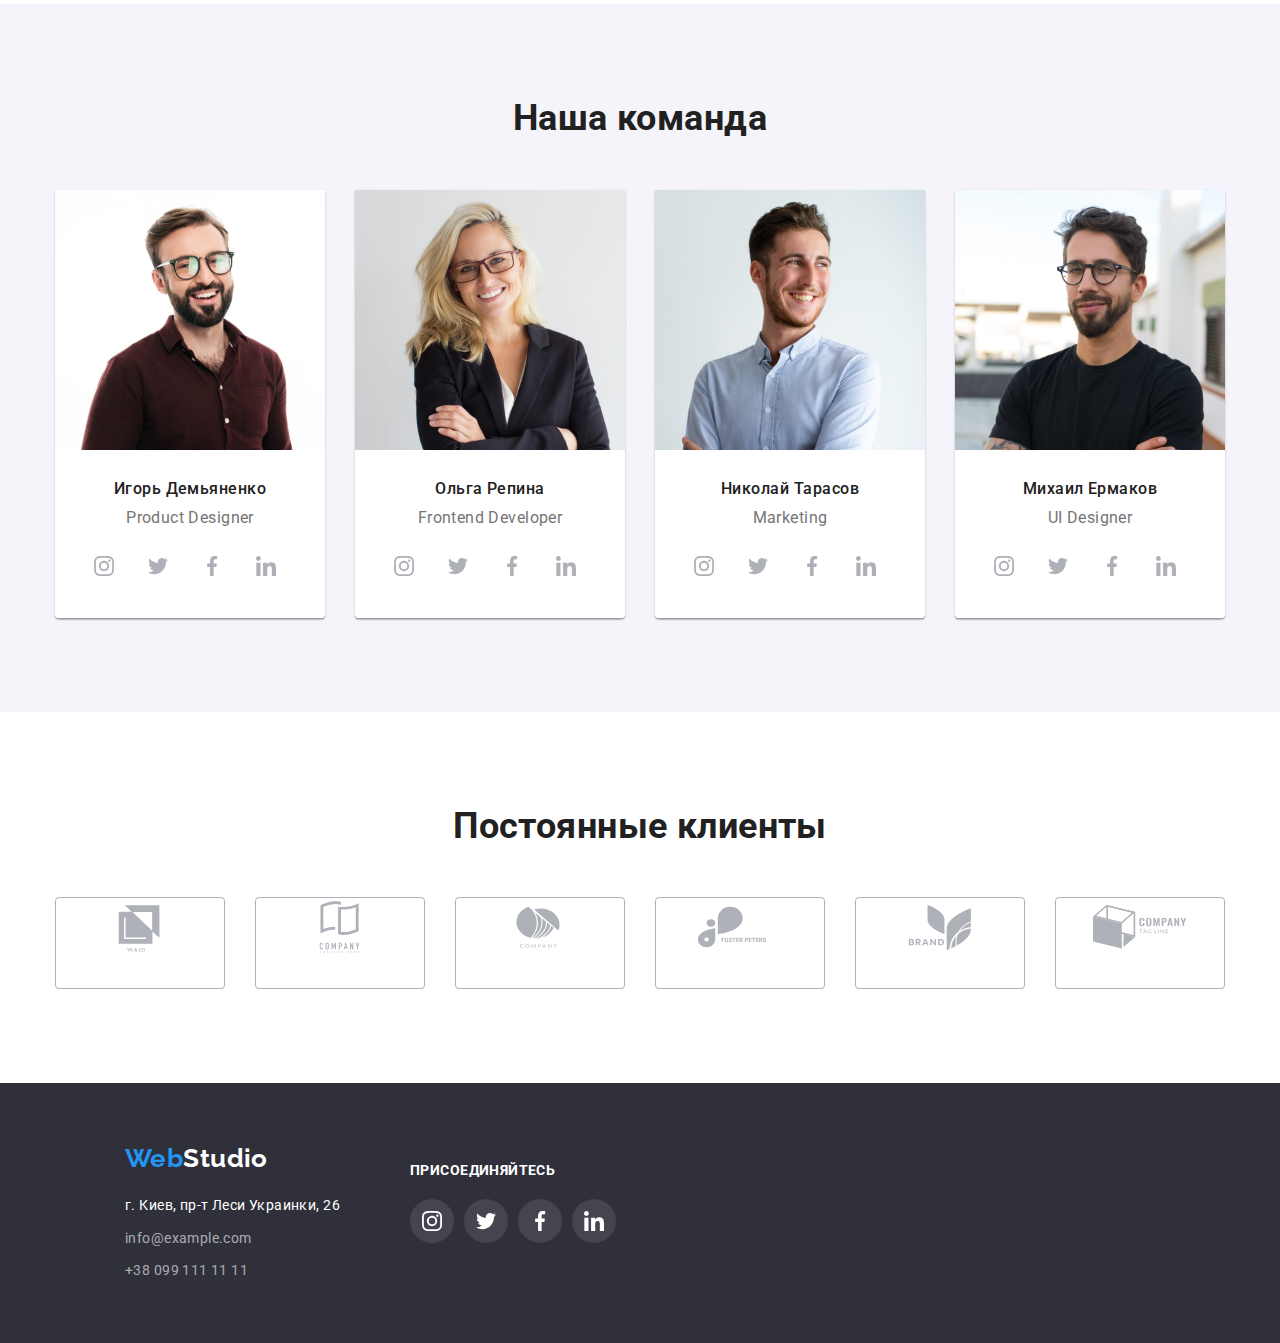
==== commit f4cbb8f7: "робота" ====
--- a/index.html
+++ b/index.html
@@ -350,7 +350,7 @@
                         target="_blank"
                     rel="noopener noreferrer"
                     aria-label="logo">
-                    <svg class="client-icon" width="" height="">
+                    <svg class="client-icon" width="106" height="60">
                         <use href="./imeges/icons.svg#icon-logo"></use>
                     </svg>
                 </a>
@@ -360,7 +360,7 @@
                         target="_blank"
                     rel="noopener noreferrer"
                     aria-label="logo-1">
-                    <svg class="client-icon" width="" height="">
+                    <svg class="client-icon" width="106" height="60">
                         <use href="./imeges/icons.svg#icon-logo-1"></use>
                         </svg>
                     </a>
@@ -370,7 +370,7 @@
                         target="_blank" 
                         rel="noopener noreferrer"
                         aria-label="logo-2">
-                            <svg class="client-icon" width="" height="">
+                            <svg class="client-icon" width="106" height="60">
                                 <use href="./imeges/icons.svg#icon-logo-2"></use>
                             </svg>
                         </a>
@@ -380,7 +380,7 @@
                         target="_blank" 
                         rel="noopener noreferrer" 
                         aria-label="logo-3">
-                            <svg class="client-icon" width="" height="">
+                            <svg class="client-icon" width="106" height="60">
                                 <use href="./imeges/icons.svg#icon-logo-3"></use>
                             </svg>
                         </a>
@@ -390,7 +390,7 @@
                         target="_blank" 
                         rel="noopener noreferrer" 
                         aria-label="logo-4">
-                            <svg class="client-icon" width="" height="">
+                            <svg class="client-icon" width="106" height="60">
                                 <use href="./imeges/icons.svg#icon-logo-4"></use>
                             </svg>
                         </a>
@@ -400,8 +400,8 @@
                         target="_blank" 
                         rel="noopener noreferrer" 
                         aria-label="logo-5">
-                            <svg class="client-icon" width="" height="">
-                                <use href="./imeges/icons.svg#icon-logo-5"></use>
+                            <svg class="client-icon" width="106" height="60">
+                                <use  href="./imeges/icons.svg#icon-logo-5"></use>
                             </svg>
                         </a>
                     </li>
--- a/CSS/styles.css
+++ b/CSS/styles.css
@@ -101,6 +101,7 @@
 margin-right: auto;
 background-color: var(--black-bg);
 background-image: 
+
 url(../imeges/fon/Img.jpg);
 
 }
@@ -120,7 +121,6 @@
 
 
 .meil{
-    
     margin-right: 10px;
 }
 .meil{
@@ -168,6 +168,7 @@
     background-color: var(--blue);
 }
 .client-list{
+    
 fill: var(--blue);
     box-sizing: border-box;
     border: 1px solid var(--grey-blue);
@@ -177,7 +178,17 @@
 .client-list:focus .client-icon{
     fill: var(--blue);
 }
-
+.client-icon{
+    display: flex;
+    justify-content: center;
+    align-items: center;
+    margin-bottom: auto;
+    margin-top: auto;
+    margin-left: auto;
+    margin-right: auto;
+    width: 106px;
+    height: 60px;
+}
 
 
 .client-icon{
@@ -365,6 +376,8 @@
 .portfolio-button:focus {
     color: var(--white);
     background-color: var(--bluedark);
+    box-shadow: 0px 1px 3px rgba(0, 0, 0, 0.12), 0px 1px 1px rgba(0, 0, 0, 0.14), 0px 2px 1px rgba(0, 0, 0, 0.2);
+        border-radius: 0px 0px 4px 4px;
 }
 
 
@@ -372,6 +385,8 @@
 .button-list:focus {
     color: var(--white);
     background-color: var(--blue);
+    box-shadow: 0px 1px 3px rgba(0, 0, 0, 0.12), 0px 1px 1px rgba(0, 0, 0, 0.14), 0px 2px 1px rgba(0, 0, 0, 0.2);
+        border-radius: 0px 0px 4px 4px;
 
 }
 
@@ -379,19 +394,24 @@
 .button-list-a:focus {
     color: var(--white);
     background-color: var(--blue);
+    box-shadow: 0px 1px 3px rgba(0, 0, 0, 0.12), 0px 1px 1px rgba(0, 0, 0, 0.14), 0px 2px 1px rgba(0, 0, 0, 0.2);
+        border-radius: 0px 0px 4px 4px;
 }
 
 .button-list-b:hover,
 .button-list-b:focus {
     color: var(--white);
     background-color: var(--blue);
+    box-shadow: 0px 1px 3px rgba(0, 0, 0, 0.12), 0px 1px 1px rgba(0, 0, 0, 0.14), 0px 2px 1px rgba(0, 0, 0, 0.2);
+        border-radius: 0px 0px 4px 4px;
 }
 
 .button-list-c:hover,
 .button-list-c:focus {
     color: var(--white);
     background-color: var(--blue);
-
+box-shadow: 0px 1px 3px rgba(0, 0, 0, 0.12), 0px 1px 1px rgba(0, 0, 0, 0.14), 0px 2px 1px rgba(0, 0, 0, 0.2);
+    border-radius: 0px 0px 4px 4px;
 }
 
 .header-link:hover,
@@ -687,7 +707,7 @@
 .picture{
     background: var(--white);
     border-bottom: 1px solid var(--crem);
-    /* box-shadow: 0px 1px 1px rgba(0, 0, 0, 0.12), 0px 4px 4px 4px rgba(0, 0, 0, 0.06), 1px 4px 6px rgba(0, 0, 0, 0.16); */
+    
 }
 .picture:hover,
 .picture:focus{
@@ -698,6 +718,12 @@
     background: var(--white);
     box-sizing: border-box;
     border: 1px;
+
+}
+.team-it:hover,
+.team-it:focus{
+    box-shadow: 0px 1px 3px rgba(0, 0, 0, 0.12), 0px 1px 1px rgba(0, 0, 0, 0.14), 0px 2px 1px rgba(0, 0, 0, 0.2);
+        border-radius: 0px 0px 4px 4px;
 }
 
 
@@ -791,9 +817,7 @@
 
 .footer {
     background-color: var(--black-bg);
-    /* max-width: 1600px;
-    margin-left: auto;
-    margin-right: auto; */
+
     padding-top: 60px;
     padding-bottom: 60px;
     
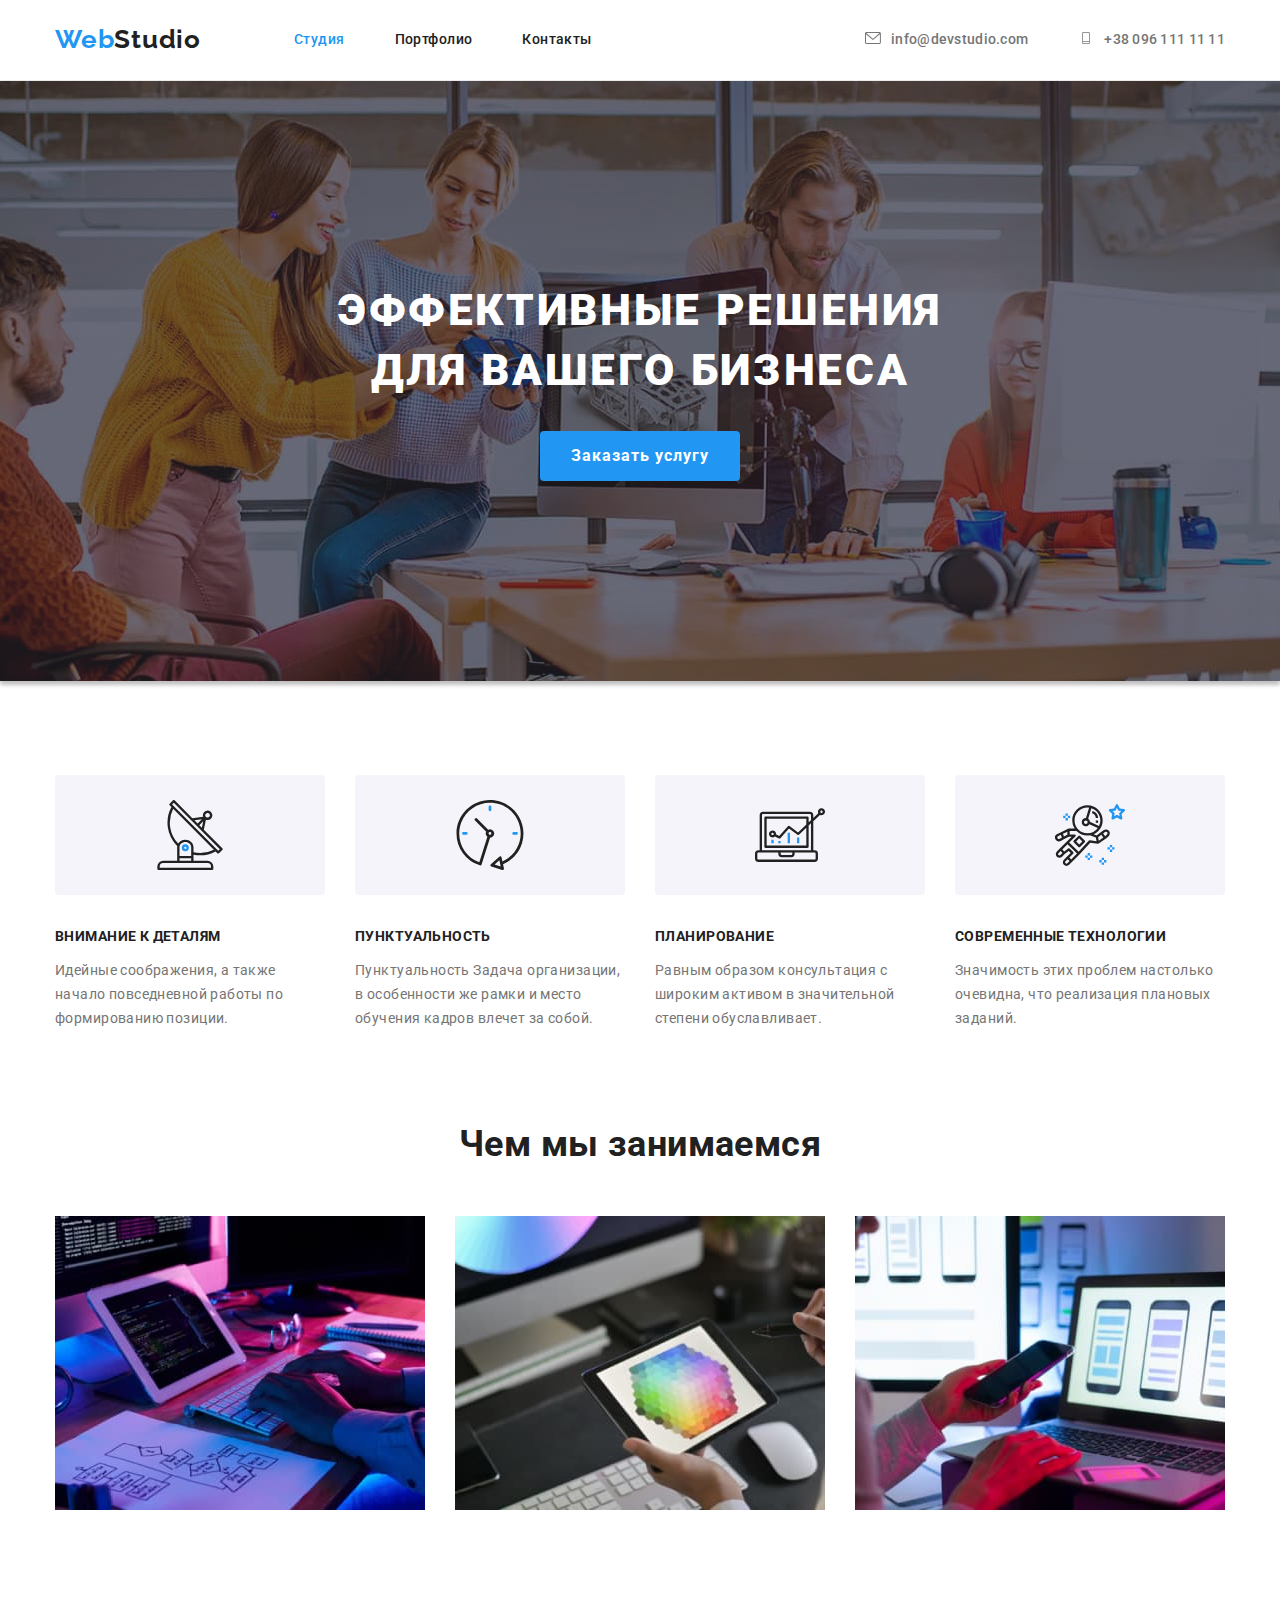
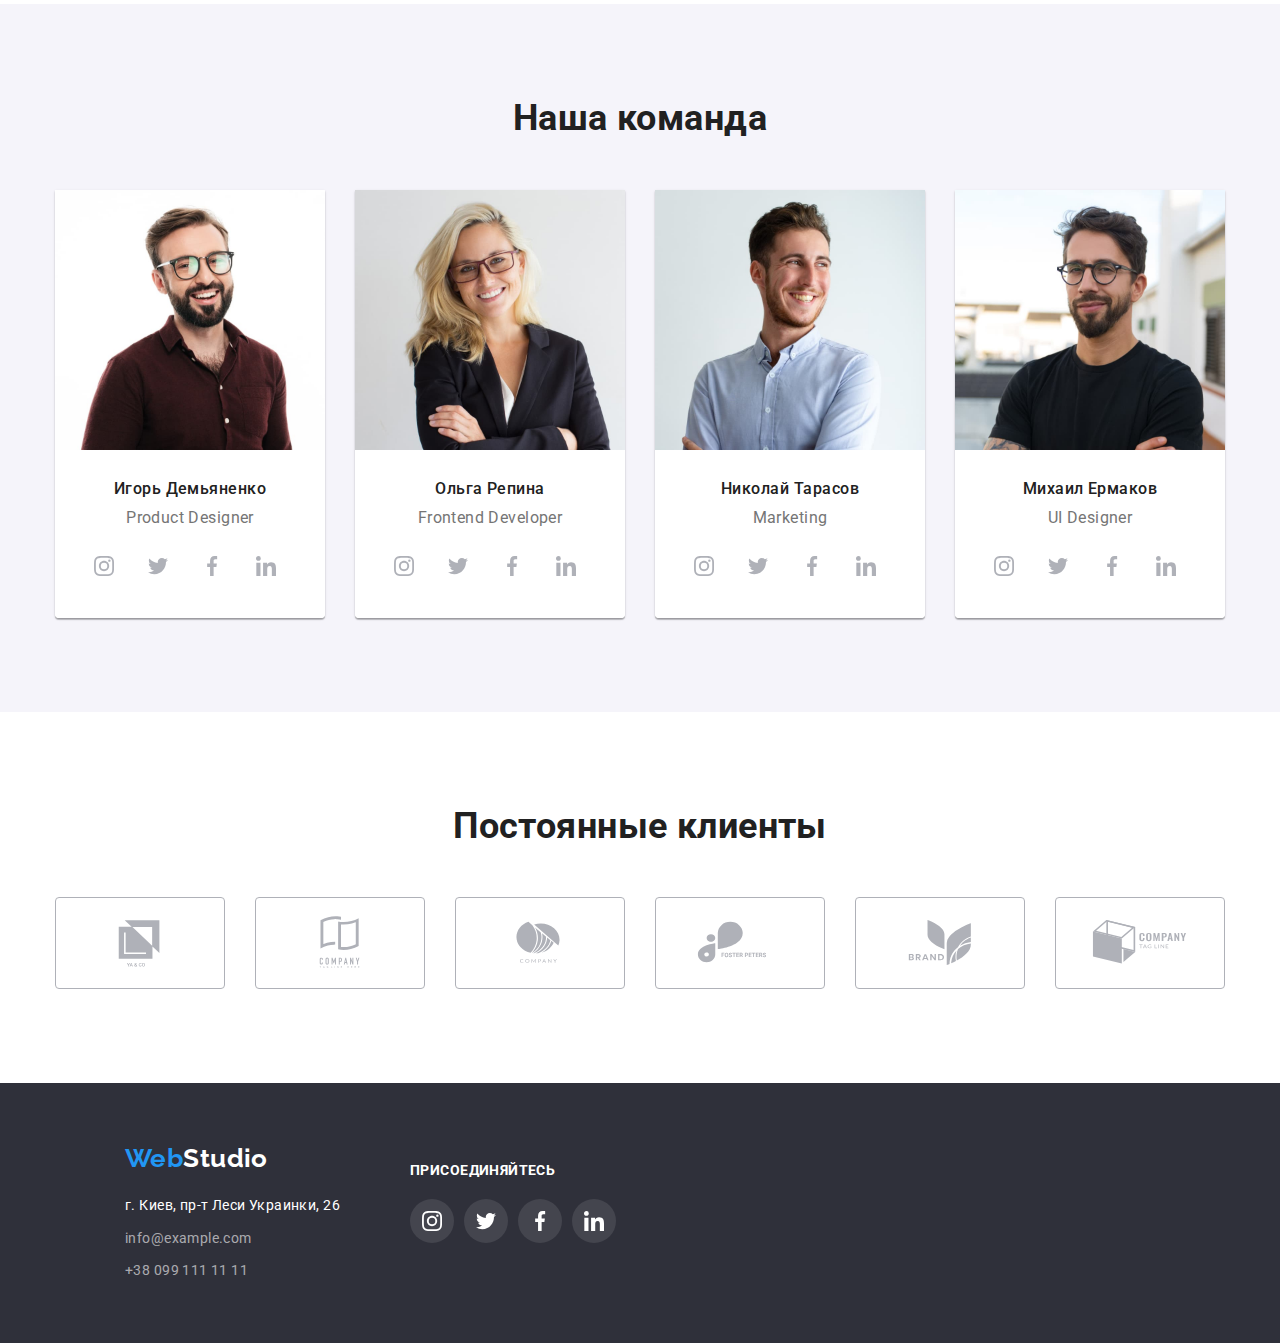
==== commit 0a3eeb0a: "доработка" ====
--- a/index.html
+++ b/index.html
@@ -46,7 +46,7 @@
     </header> 
         
         <main>
-            <section class="header-block box">
+            <section class="header-block box overiay">
             <div class="container">
                 <h1 class="block">
                 Эффективные решения для вашего бизнеса
--- a/CSS/styles.css
+++ b/CSS/styles.css
@@ -90,20 +90,26 @@
 border-bottom: 1px solid var(--grey);
 
 }
-.box{
-    
-min-width: 1600px;
+/* img overiay */
+.overiay{
+    max-width: 1600px;
     height: 600px;
-    background-size: cover;
+    margin-left: auto;
+    margin-right: auto;
+
+    
     background-repeat: no-repeat;
     background-position: center;
-    margin-left: auto;
-margin-right: auto;
+    background-size: cover; 
+    background-image: linear-gradient(to right, rgba(55, 56, 68, 0.4), rgba(55, 56, 68, 0.4)
+    ), url(../imeges/fon/Img.jpg);
+box-shadow: 0px 4px 4px rgba(0, 0, 0, 0.25);
+
+}
+.box{
+    
+
 background-color: var(--black-bg);
-background-image: 
-
-url(../imeges/fon/Img.jpg);
-
 }
     
 
@@ -118,7 +124,10 @@
 height: 120px;
 background-color: var(--grey-bg);
 }
-
+.meil:hover,
+.meil:focus{
+    color: var(--blue);
+}
 
 .meil{
     margin-right: 10px;
@@ -169,9 +178,10 @@
 }
 .client-list{
     
-fill: var(--blue);
+
     box-sizing: border-box;
     border: 1px solid var(--grey-blue);
+    fill: var(--blue);
     border-radius: 4px;
 }
 .client-list:hover .client-icon,
@@ -182,12 +192,7 @@
     display: flex;
     justify-content: center;
     align-items: center;
-    margin-bottom: auto;
-    margin-top: auto;
-    margin-left: auto;
-    margin-right: auto;
-    width: 106px;
-    height: 60px;
+   
 }
 
 
@@ -200,28 +205,33 @@
     --color1:var(--blue);
 }
 
-
+.client{
+    width: 100%;
+    height: 100%;
+}
 
 .client-items{
     display: flex;
-    
-    width: 170px;
+margin-top: 50px;
+    
+}
+.client{
+width: 170px;
     height: 92px;
-margin-top: 50px;
-    
-}
-.client{
-
     fill: var(--grey-blue);
 }
 .client:not(:last-child){
     margin-right: 30px;
 }
 .client-list{
+    width: 100%;
+    height: 100%;
+    display: flex;
     background-color: var(--white);
-    display: inline-block;
-    width: 170px;
-    height: 92px;
+    justify-content: center;
+    
+    align-items: center;
+    
     color: var(--blue);
 }
 
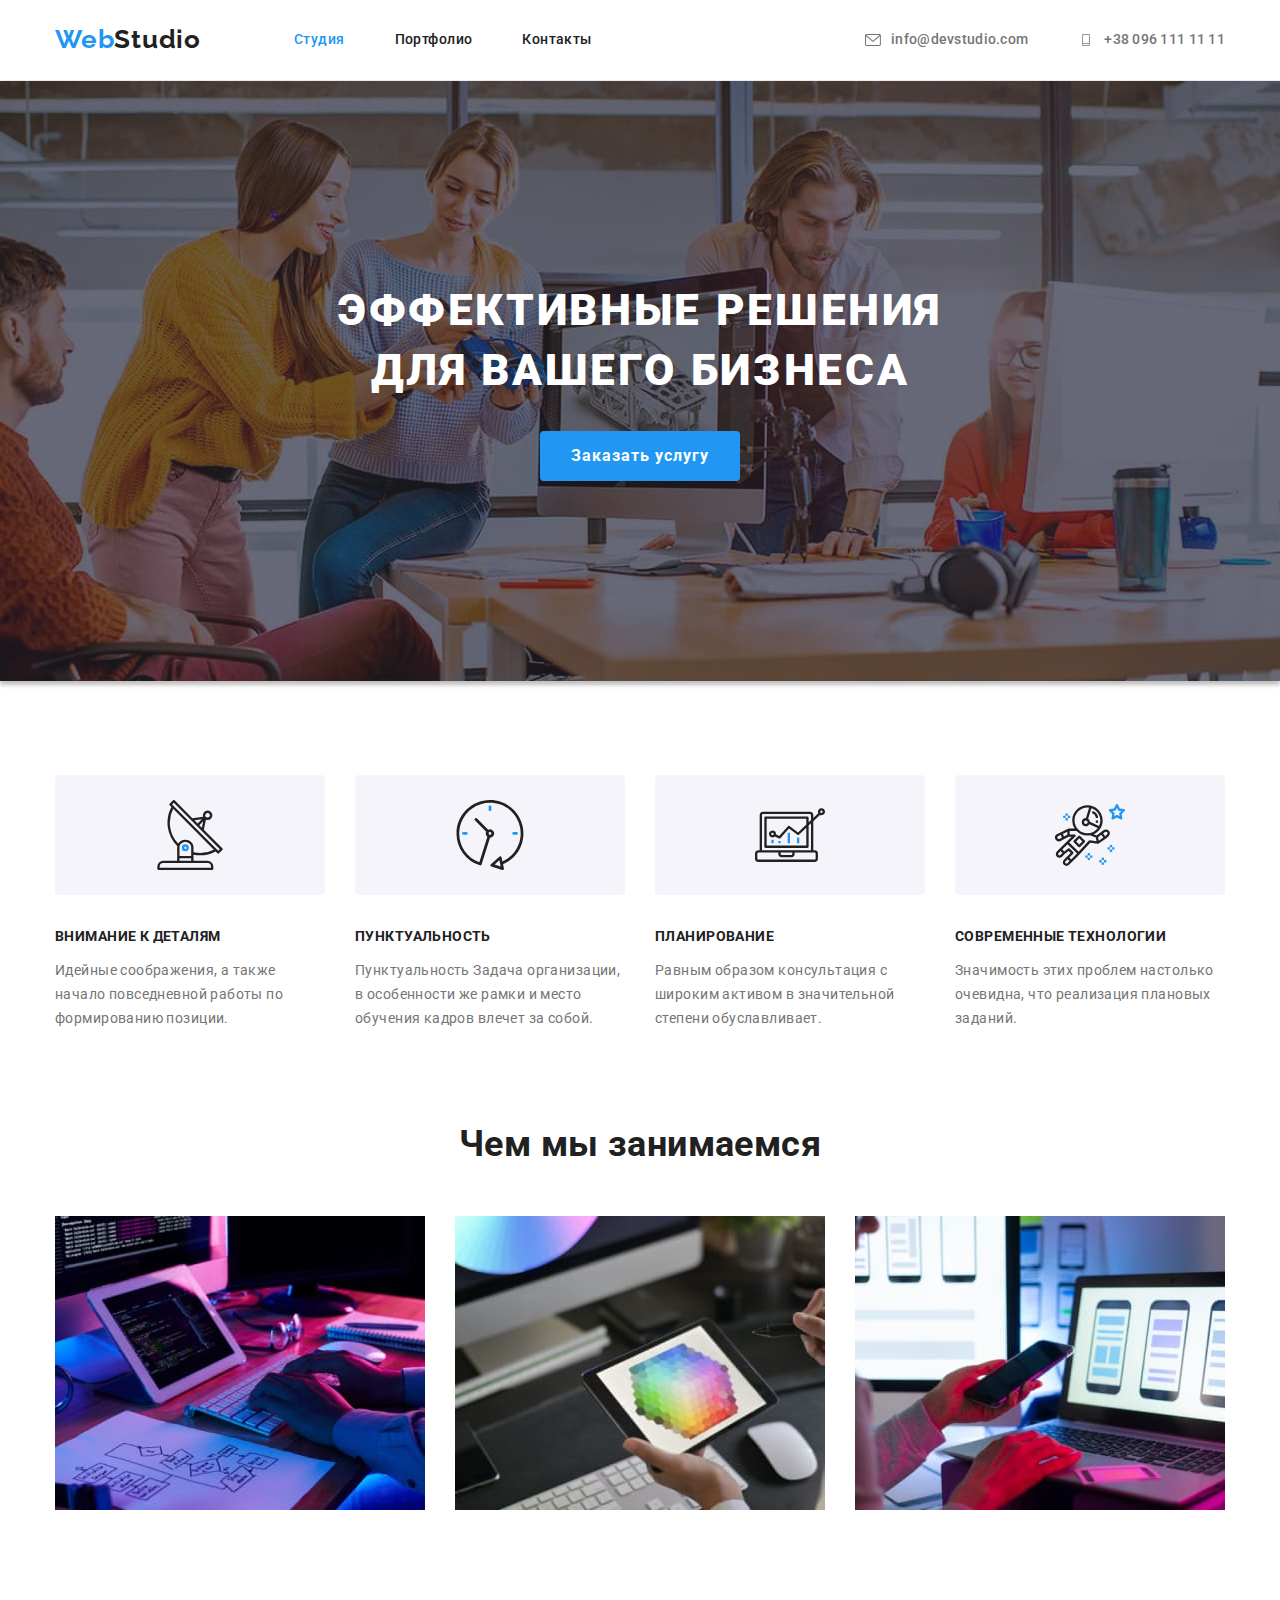
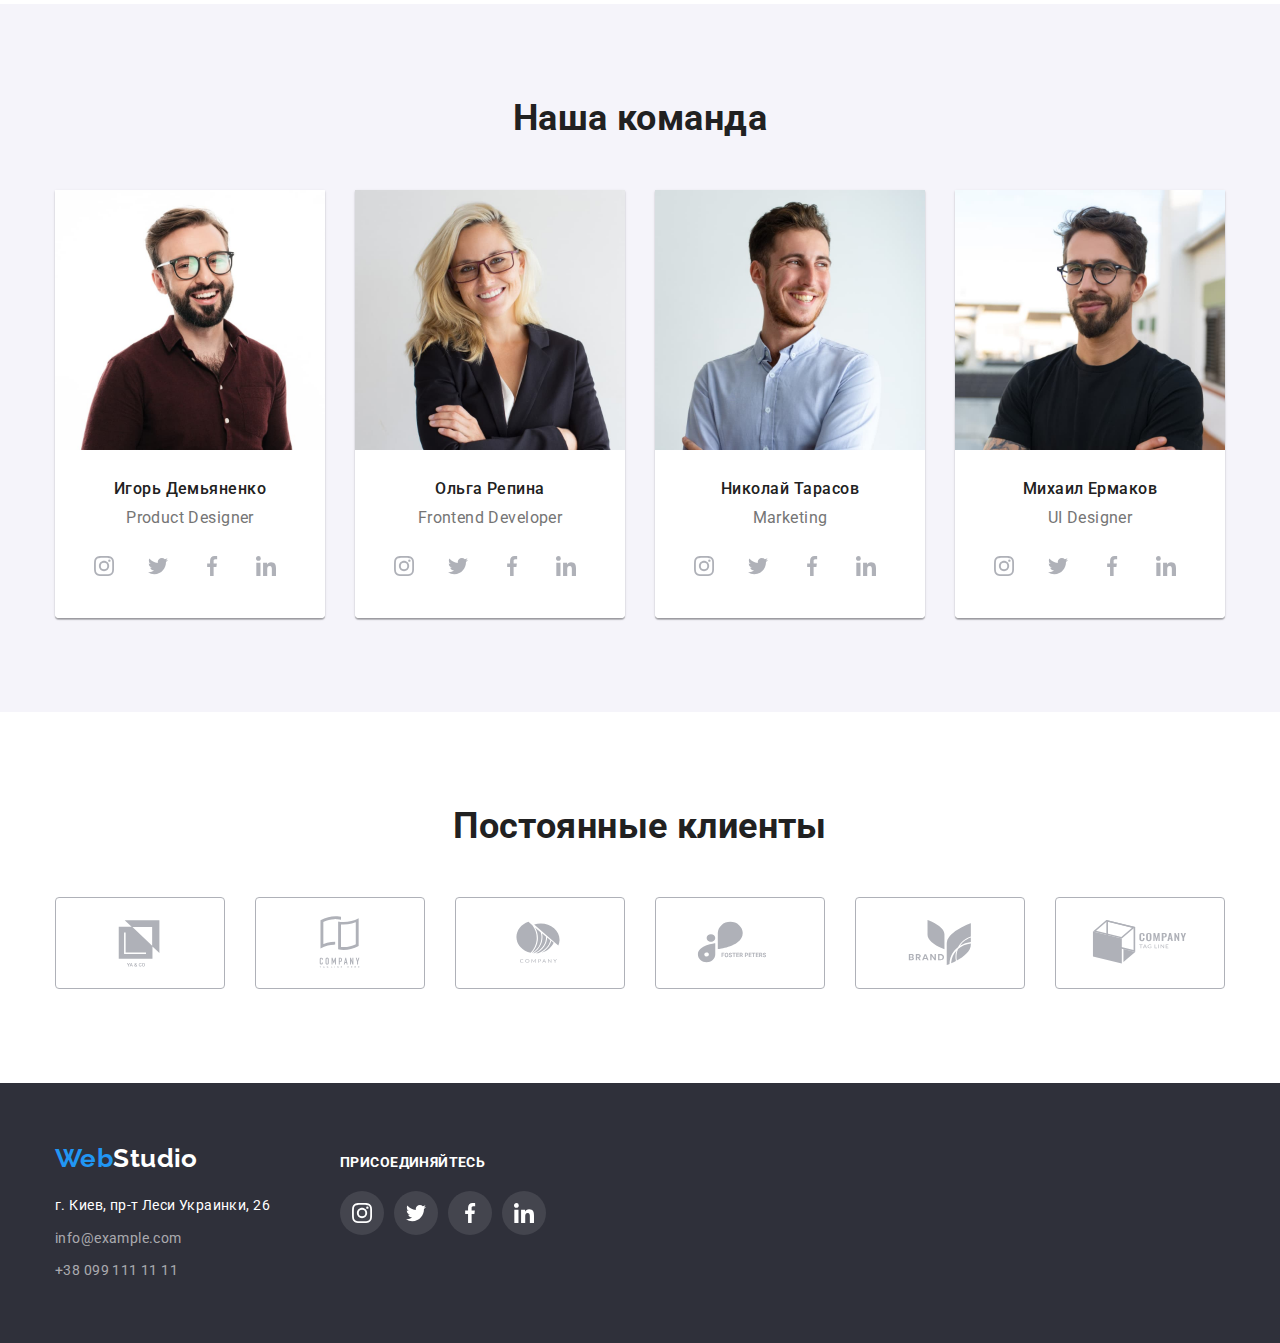
==== commit 0827e269: "роб" ====
--- a/index.html
+++ b/index.html
@@ -33,11 +33,11 @@
                 </ul>
         </nav> 
         <ul class="nav">
-            <li class="list-contact list"><a class="contact-link" href="mailto:info@devstudio.com"><svg class="meil" width="16" height="12">
+            <li class="list-contact list"><a class="contact-link" href="mailto:info@devstudio.com" aria-label="почта"><svg class="meil" width="16" height="12">
                 <use href="./imeges/icons.svg#icon-emeill"></use>
             </svg>info@devstudio.com</a>
             </li>
-            <li class="list-contact list"><a class="contact-link" href="tel:+380961111111"><svg class="meil" width="16" height="12">
+            <li class="list-contact list"><a class="contact-link" href="tel:+380961111111" aria-label="телефон"><svg class="meil" width="16" height="12">
                 <use href="./imeges/icons.svg#icon-phone"></use></svg>+38 096 111 11 11</a>
             </li>
         </ul>
@@ -428,7 +428,7 @@
             </ul>
         </address>
             </div>
-            <div class="fot">
+            <div class="fotter">
                 <strong class="footer-media">присоединяйтесь</strong>
         <ul class="media">
             <li class="media-list">
--- a/CSS/styles.css
+++ b/CSS/styles.css
@@ -124,22 +124,36 @@
 height: 120px;
 background-color: var(--grey-bg);
 }
+
+
+.meil{
+    margin-right: 10px;
+    align-items: center;
+}
+.meil{
+    --color4:var(--grey-text)
+}
+.contact-link:hover,
+.contact-link:focus{
+    color: var(--blue);
+}
+.contact-link:hover.meil,
+.contact-link:focus.meil{
+    fill: var(--blue);
+}
 .meil:hover,
 .meil:focus{
+    fill: currentColor;
+}
+.list-contact.list:hover,
+.list-contact.list:focus{
     color: var(--blue);
 }
 
-.meil{
-    margin-right: 10px;
-}
-.meil{
-    --color4:var(--grey-text)
-}
 .meil:hover,
 .meil:focus{
-    --color4:var(--blue);
-}
-
+    fill: var(--blue);
+}
 .media{
     display: flex;
     justify-content: center;
@@ -184,31 +198,48 @@
     fill: var(--blue);
     border-radius: 4px;
 }
+
+.client-icon{
+    display: flex;
+    justify-content: center;
+    align-items: center;
+
+}
+.client{
+    width: 100%;
+    height: 100%;
+}
+.client:hover,
+.client:focus{
+    color: var(--blue);
+}
+
+.client-icon{
+    --color1:var(--grey-blue);
+
+}
+.client-icon:hover,
+.client-icon:focus{
+    --color1:var(--blue);
+}
+.client-list:hover,
+.client-list:focus{
+fill: var(--blue);
+border-color: var(--blue);
+}
 .client-list:hover .client-icon,
 .client-list:focus .client-icon{
     fill: var(--blue);
 }
-.client-icon{
-    display: flex;
-    justify-content: center;
-    align-items: center;
-   
-}
-
-
-.client-icon{
-    --color1:var(--grey-blue);
-
-}
-.client-icon:hover,
-.client-icon:focus{
-    --color1:var(--blue);
-}
-
-.client{
-    width: 100%;
-    height: 100%;
-}
+
+.client-icon:hover.client-list ,
+.client-icon:focus.client-list {
+    fill:currentColor;
+}
+.client:hover,
+.client:focus{
+    fill: currentColor;
+} 
 
 .client-items{
     display: flex;
@@ -235,15 +266,7 @@
     color: var(--blue);
 }
 
-.client-list:hover .client-icon,
-.client-list:focus .client-icon{
-    fill: var(--blue);
-}
-.client-list:hover,
-.client-list:focus{
-color: var(--blue);
-border-color: var(--blue);
-}
+
 
 .footer-media{
     font-family: "Roboto";
@@ -257,7 +280,6 @@
 }
 .footer-media{
     display: flex;
-    margin-top: 20px;
     margin-bottom: 20px;
 
 }
@@ -290,14 +312,14 @@
     fill: var(--white);
 
 }
-.fot{
-    display:inline-block;
+
+.fotter{
     margin-left: 70px;
-    
-    
-}
+}
+
 .line{
     display: flex;
+    align-items: baseline;
 }
 
 
@@ -362,14 +384,15 @@
 }
 
 .contact-link {
-    display: inline-block;
+    
     font-family: Roboto;
     font-style: normal;
     font-weight: 500;
     font-size: 14px;
     line-height: 1.14;
     letter-spacing: 0.02em;
-    text-align: left;
+    display: flex;
+    align-items: center;
     /* info@devstudio.com */
     color: var(--grey-text);
 
@@ -721,20 +744,15 @@
 }
 .picture:hover,
 .picture:focus{
-    box-shadow: var(--grey-text);
-    
-}
-.team-it{
-    background: var(--white);
-    box-sizing: border-box;
-    border: 1px;
-
-}
-.team-it:hover,
-.team-it:focus{
-    box-shadow: 0px 1px 3px rgba(0, 0, 0, 0.12), 0px 1px 1px rgba(0, 0, 0, 0.14), 0px 2px 1px rgba(0, 0, 0, 0.2);
-        border-radius: 0px 0px 4px 4px;
-}
+    
+    box-shadow: 0px 1px 1px rgba(0, 0, 0, 0.12), 0px 4px 4px rgba(0, 0, 0, 0.06), 1px 4px 6px rgba(0, 0, 0, 0.16);
+}
+
+.picture{
+    display: block;
+    
+}
+
 
 
 .card-set{
